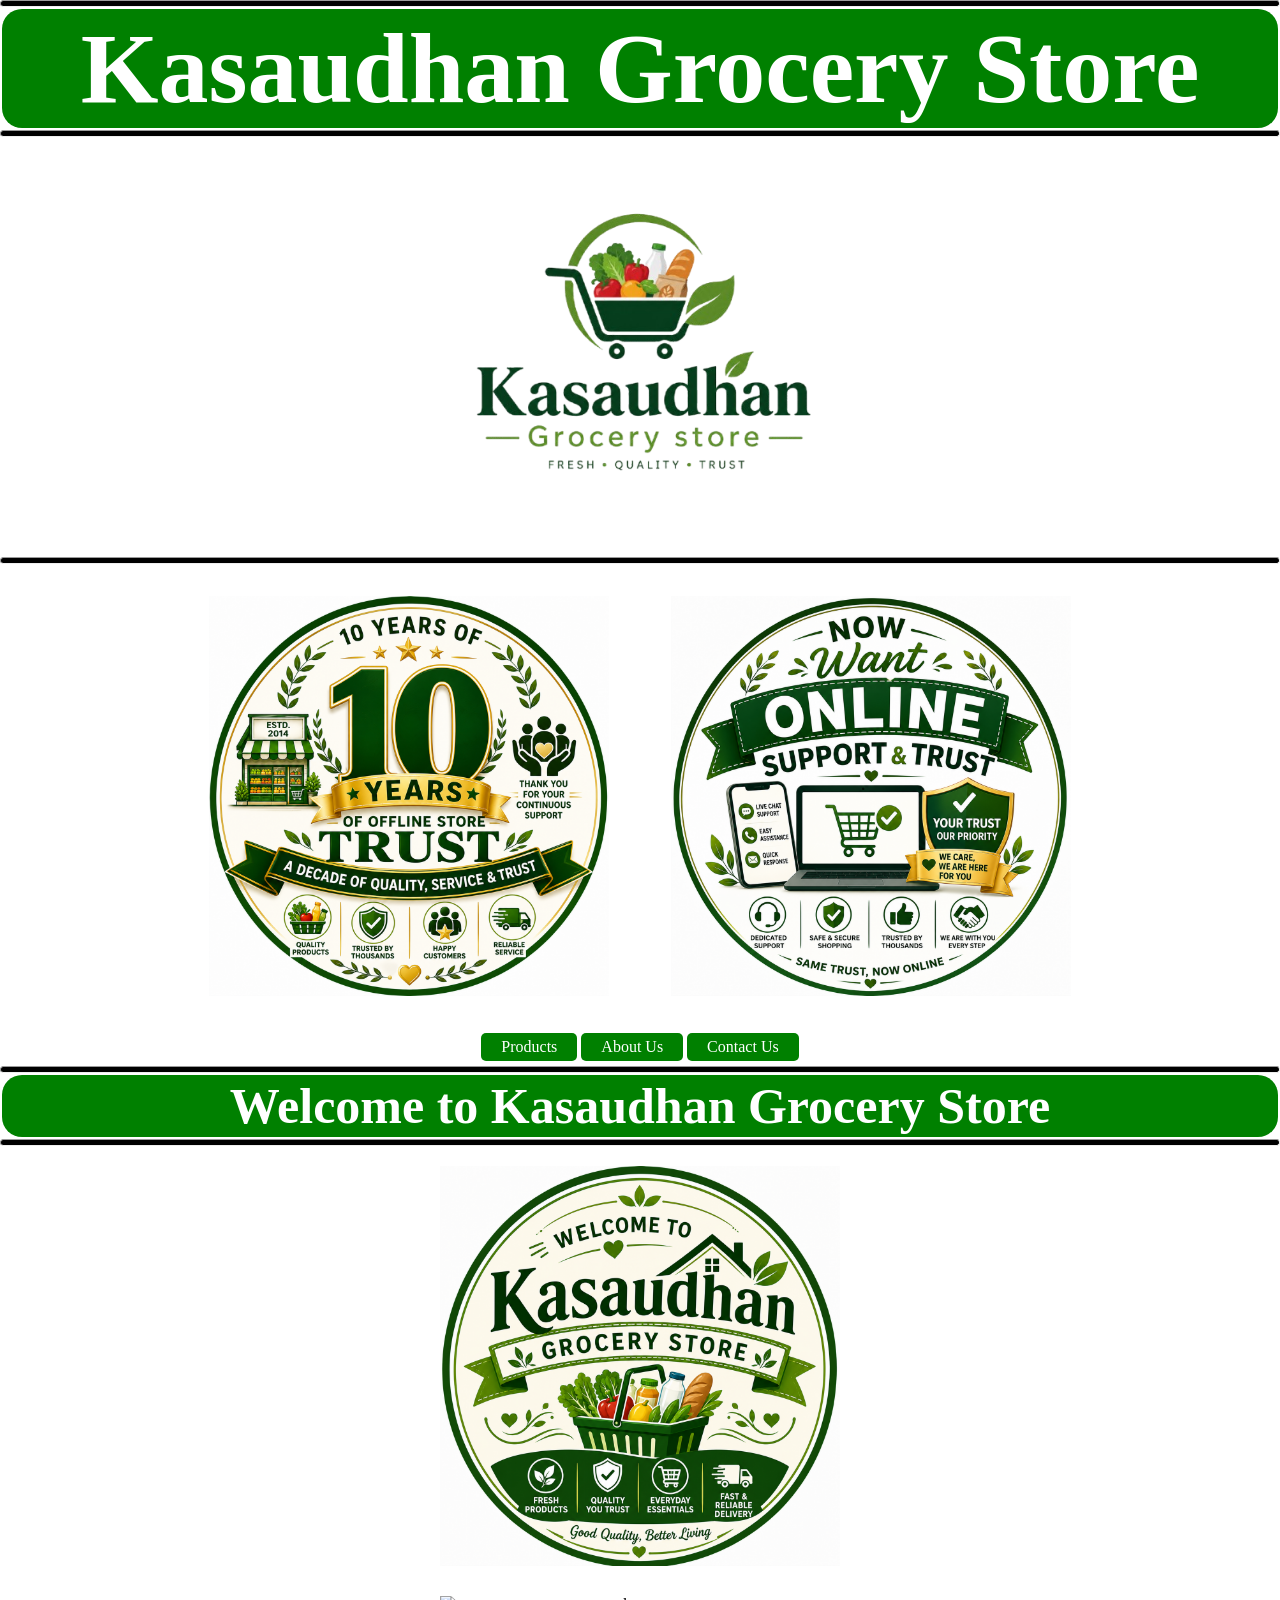
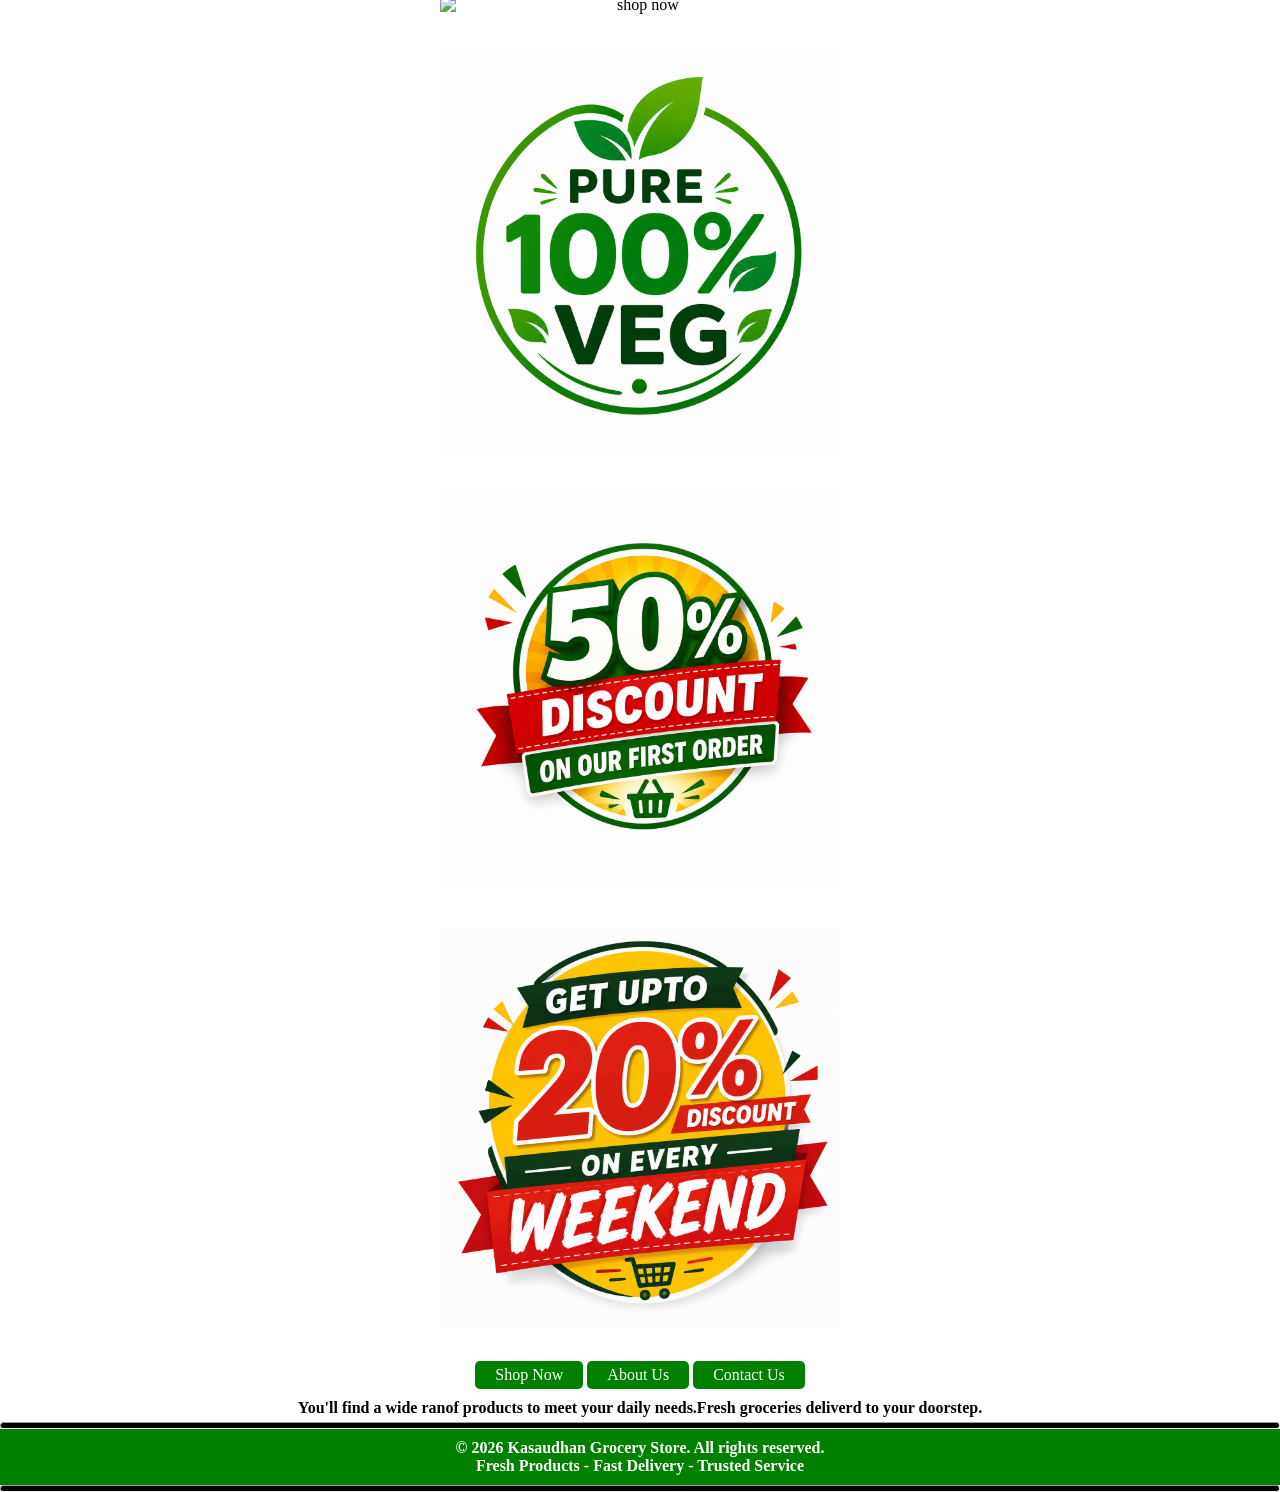
==== index.html @ 9612a9c1 "Add files via upload" ====
<!DOCTYPE html>
<html lang="en">
<head>
    <meta charset="UTF-8">
    <meta name="viewport" 
    content="width=device-width,
    initial-scale=1.0">
    <title>Kasaudhan Grocery Store</title>
    <link rel="icon" type="png" href="icon.png">
    <link rel="stylesheet" href="index.css">
</head>
<body>
    <!--header section-->
    <header>
    <hr>
    <h1>Kasaudhan Grocery Store</h1> 
    <hr>       
    <img src="logo.png" alt="Kasaudhan Grocery Store Logo">
    <hr>
    <table>
        <tr>
            <td><img src="trust.png" alt="show now"></td>   
            <td><img src="support.png" alt="show now"></td>
        </tr>
    </table>
    <!-- Navigation menu-->
    <nav>
        <a href="products.html">Products</a>
        <a href="about.html">About Us</a>
        <a href="contact.html">Contact Us</a>
    </nav>
    </header>
    <!--main content-->
    <main>
        <!--hero section-->
        <section>
            <hr>
            <h2>Welcome to Kasaudhan Grocery Store</h2>
            <hr>
            <img src="welcome.png" alt="Welcome" width="400" style="display: block; margin: 10px auto;">
            <img src="allogo.png" alt="shop now"><br>
            <img src="pure.png" alt="pure veg"><br>
            <img src="discount5.png" alt="shop now"><br>
            <img src="discount2.png" alt="shop now"><br>
            <a href="products.html">Shop Now</a>
            <a href="about.html">About Us</a>
            <a href="contact.html">Contact Us</a>
            <p class="bottom-para">You'll find a wide ranof products to meet your daily needs.Fresh groceries deliverd to your doorstep.</p>
        </section>
    </main>
    <hr>
    <footer>
        <p>&copy; 2026 Kasaudhan Grocery Store. All rights reserved.</p>
        <p> Fresh Products - Fast Delivery - Trusted Service</p>
    </footer>
    <hr>
</body>
</html>
---- index.css ----
*{
    margin:0;
    padding:0;
}
header {
    text-align:center;
    margin-top:0;
    margin-bottom:0;
    margin-left:0;
    margin-right:0;
}
h1 {
    color:white;
    font-size: 100px; 
    background-color: green;
    opacity:initial;
    border-radius:20px;
    padding:2px;
    margin:2px;
}
hr {
    height:5px;
    background-color:black;
    margin:0;
    padding:0;
    margin-top:0;
    margin-bottom:0;
    border-radius:10px;
}
img {
    width:400px;
}
.images {
    text-align:center;
}
a{
    display: inline-block; 
    margin-top:5px; 
    margin-bottom:5px;
    padding: 5px 20px;  
    color: white; 
    text-decoration: none; 
    border-radius: 5px;
    background-color: green;
    transition:0.3s
}
a:hover{
    background-color: green;
    box-shadow:5px 4px 10px gray;
}
table {
    margin:auto;
}
tr,td {
    text-align:center;
    width:400px;
    height:400px;
    padding:20px;
    margin:0px;
}
a {
    display:inline-block;
    margin-top:5px;
    margin-bottom:5px;
    padding:5px 20px;
    color:white;
    text-decoration:none;
    border-radius:5px;
}
section {
    text-align:center;
}
img {
    width:400; 
    display: block; 
    margin: 0 auto; 
    padding: 10px;
    transition:0.5s
}
img:hover{
    background-color:white;
    box-shadow:5px 4px 10px grey;
}
p {
    text-align:center;
    font-weight:bolder;
}
.bottom-para{
    margin-top:5px;
    margin-bottom:5px;
}
h2 {
    color:white;
    font-size: 50px; 
    background-color: green;
    opacity:initial;
    border-radius:20px;
    padding:2px;
    margin:2px;

}
footer {
    text-align: center; 
    margin-top: 0; 
    padding: 10px; 
    background-color:green; 
    color: white;
}
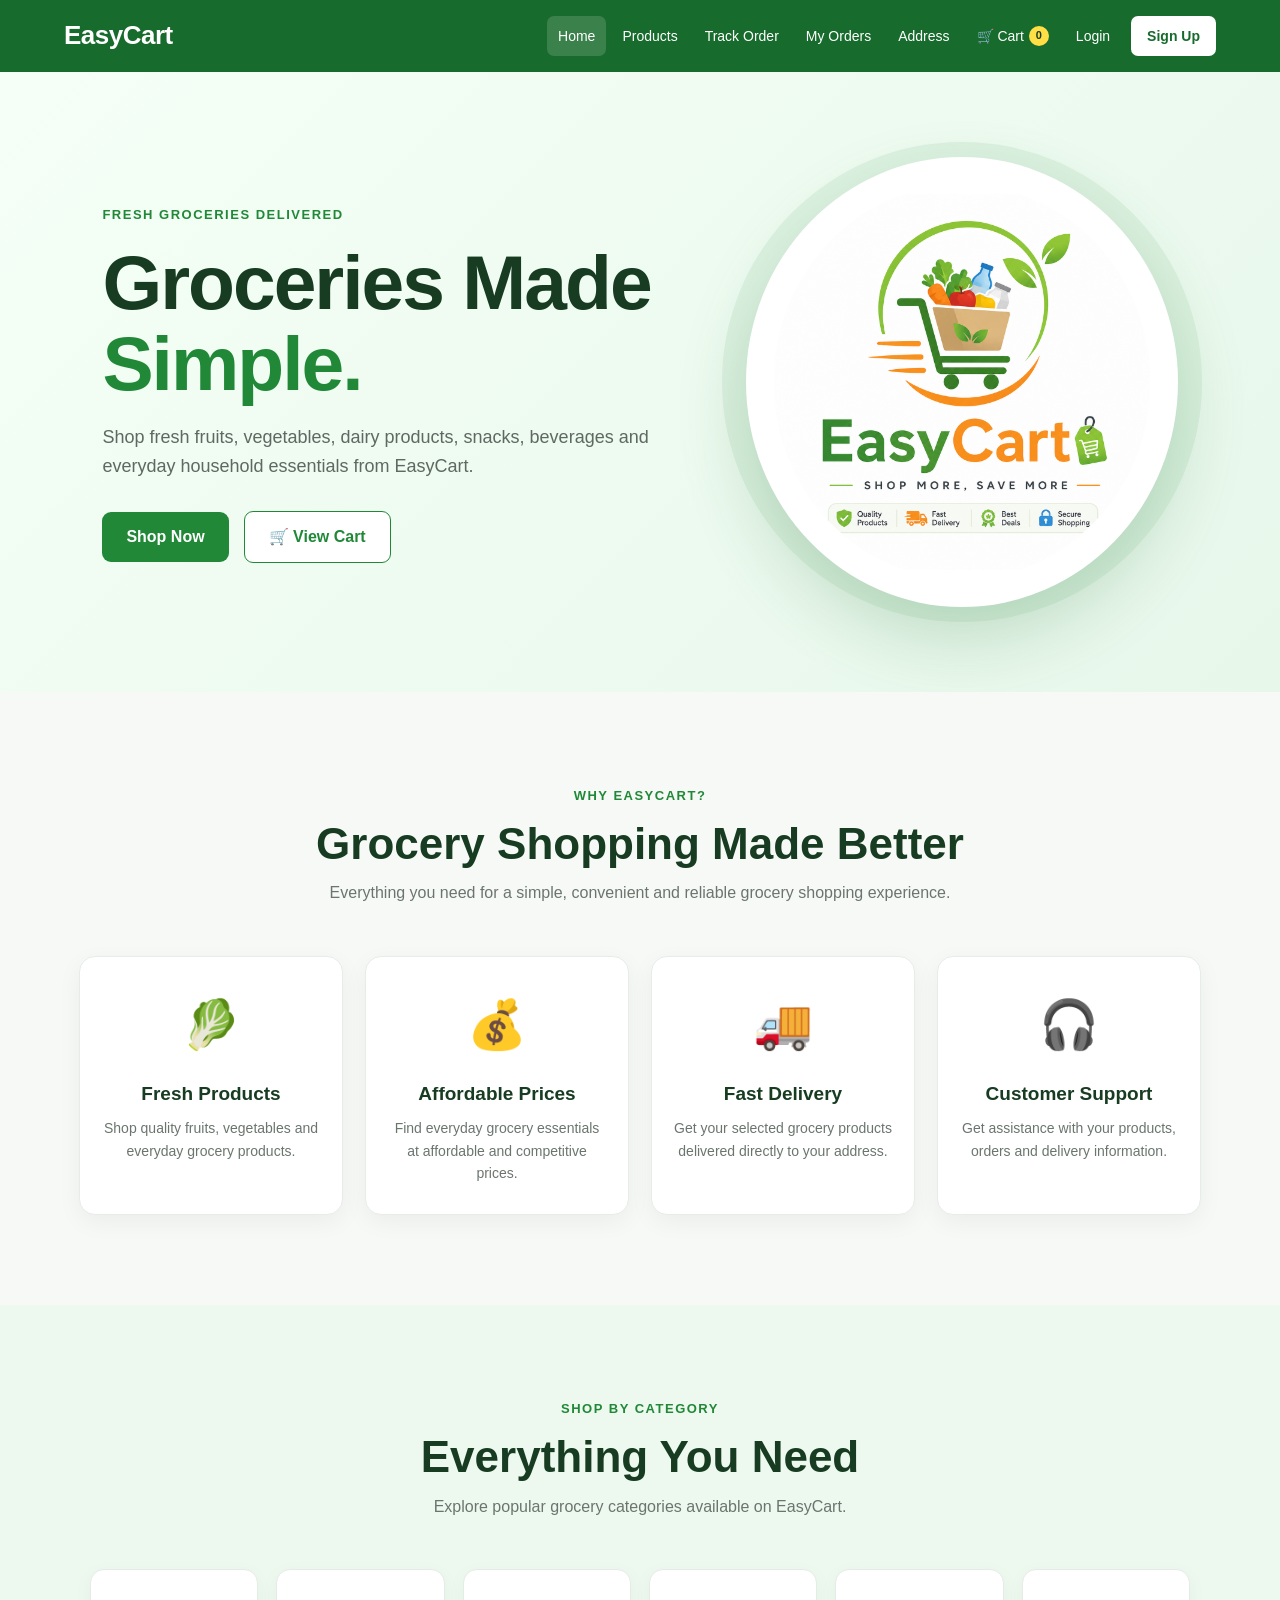
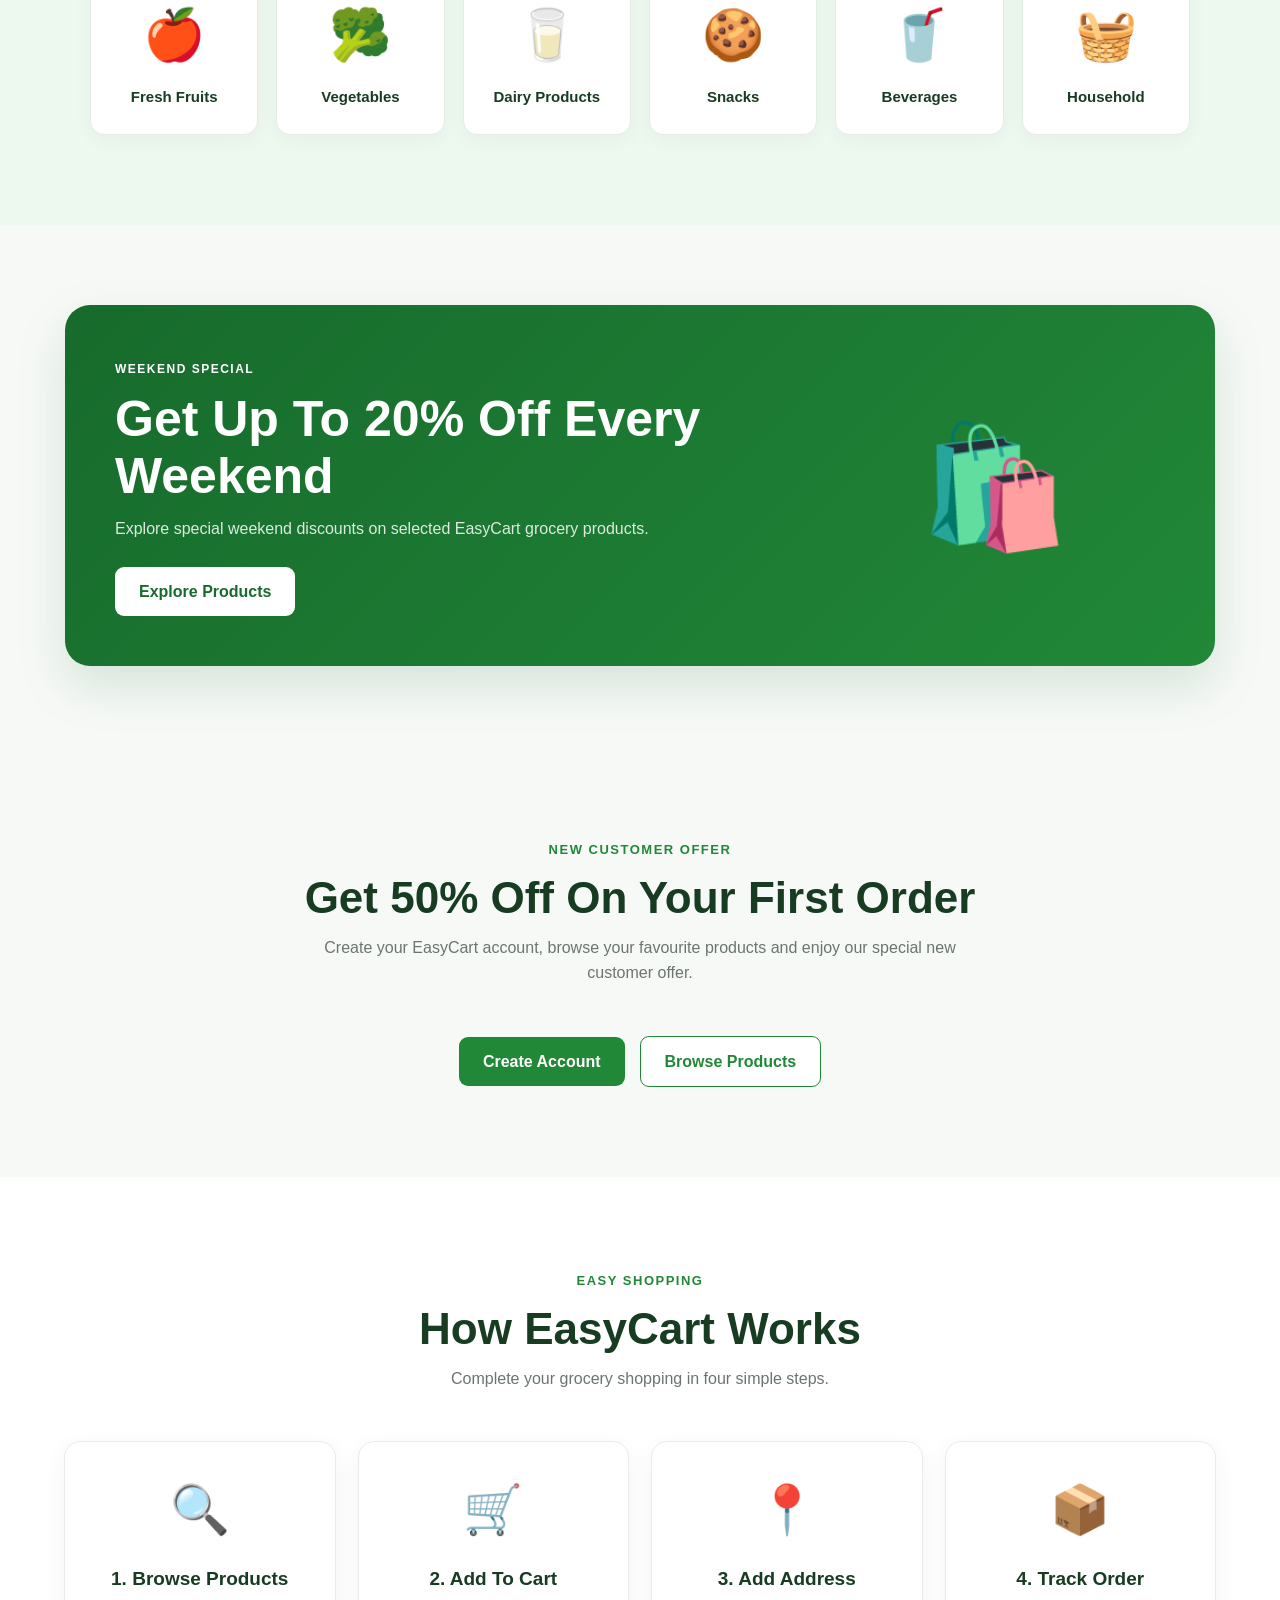
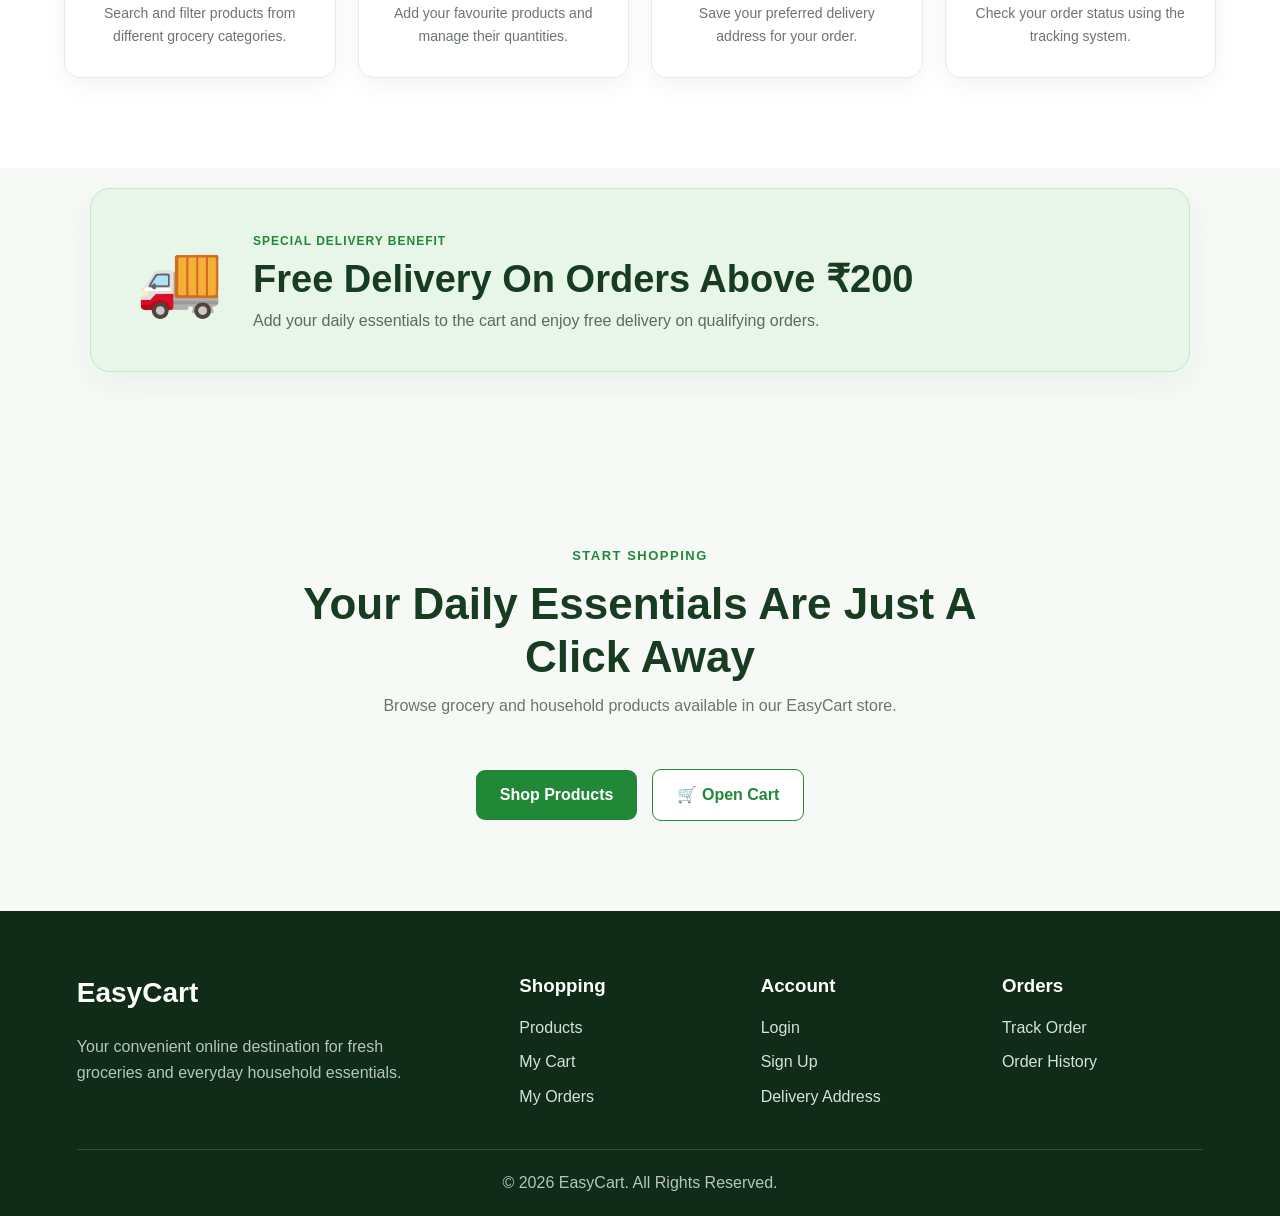
==== commit 153d1efb: "Add files via upload" ====
--- a/index.html
+++ b/index.html
@@ -1,58 +1,808 @@
 <!DOCTYPE html>
 <html lang="en">
+
 <head>
+
     <meta charset="UTF-8">
-    <meta name="viewport" 
-    content="width=device-width,
-    initial-scale=1.0">
-    <title>Kasaudhan Grocery Store</title>
-    <link rel="icon" type="png" href="icon.png">
-    <link rel="stylesheet" href="index.css">
+
+    <meta
+        name="viewport"
+        content="width=device-width, initial-scale=1.0"
+    >
+
+    <meta
+        name="description"
+        content="EasyCart - Shop fresh groceries, fruits, vegetables, dairy products, snacks, beverages and household essentials online."
+    >
+
+    <title>EasyCart | Online Grocery Store</title>
+
+    <link rel="stylesheet" href="style.css">
+
 </head>
+
 <body>
-    <!--header section-->
+
+
+    <!-- =========================================
+         NAVBAR
+    ========================================== -->
+
     <header>
-    <hr>
-    <h1>Kasaudhan Grocery Store</h1> 
-    <hr>       
-    <img src="logo.png" alt="Kasaudhan Grocery Store Logo">
-    <hr>
-    <table>
-        <tr>
-            <td><img src="trust.png" alt="show now"></td>   
-            <td><img src="support.png" alt="show now"></td>
-        </tr>
-    </table>
-    <!-- Navigation menu-->
-    <nav>
-        <a href="products.html">Products</a>
-        <a href="about.html">About Us</a>
-        <a href="contact.html">Contact Us</a>
-    </nav>
+
+        <nav class="navbar">
+
+            <!-- TEXT BRAND ONLY -->
+
+            <a href="index.html" class="brand">
+                EasyCart
+            </a>
+
+
+            <!-- MOBILE MENU BUTTON -->
+
+            <button
+                class="menu-toggle"
+                type="button"
+                onclick="toggleMenu()"
+                aria-label="Open navigation menu"
+            >
+                ☰
+            </button>
+
+
+            <!-- NAVIGATION LINKS -->
+
+            <div class="nav-links">
+
+                <a href="index.html" class="active">
+                    Home
+                </a>
+
+                <a href="products.html">
+                    Products
+                </a>
+
+                <a href="tracking.html">
+                    Track Order
+                </a>
+
+                <a href="my-orders.html">
+                    My Orders
+                </a>
+
+                <a href="address.html">
+                    Address
+                </a>
+
+                <a href="cart.html" class="cart-nav">
+
+                    🛒 Cart
+
+                    <span class="cart-count">
+                        0
+                    </span>
+
+                </a>
+
+                <a href="login.html">
+                    Login
+                </a>
+
+                <a href="signup.html" class="signup-btn">
+                    Sign Up
+                </a>
+
+            </div>
+
+        </nav>
+
     </header>
-    <!--main content-->
+
+
+    <!-- =========================================
+         MAIN CONTENT
+    ========================================== -->
+
     <main>
-        <!--hero section-->
-        <section>
-            <hr>
-            <h2>Welcome to Kasaudhan Grocery Store</h2>
-            <hr>
-            <img src="welcome.png" alt="Welcome" width="400" style="display: block; margin: 10px auto;">
-            <img src="allogo.png" alt="shop now"><br>
-            <img src="pure.png" alt="pure veg"><br>
-            <img src="discount5.png" alt="shop now"><br>
-            <img src="discount2.png" alt="shop now"><br>
-            <a href="products.html">Shop Now</a>
-            <a href="about.html">About Us</a>
-            <a href="contact.html">Contact Us</a>
-            <p class="bottom-para">You'll find a wide ranof products to meet your daily needs.Fresh groceries deliverd to your doorstep.</p>
+
+
+        <!-- =========================================
+             HERO SECTION
+        ========================================== -->
+
+        <section class="hero">
+
+
+            <!-- HERO TEXT -->
+
+            <div class="hero-content">
+
+                <span class="hero-label">
+                    FRESH GROCERIES DELIVERED
+                </span>
+
+                <h1>
+
+                    Groceries Made
+
+                    <span>
+                        Simple.
+                    </span>
+
+                </h1>
+
+                <p>
+                    Shop fresh fruits, vegetables,
+                    dairy products, snacks, beverages
+                    and everyday household essentials
+                    from EasyCart.
+                </p>
+
+
+                <div class="hero-buttons">
+
+                    <a
+                        href="products.html"
+                        class="primary-btn"
+                    >
+                        Shop Now
+                    </a>
+
+                    <a
+                        href="cart.html"
+                        class="secondary-btn"
+                    >
+                        🛒 View Cart
+                    </a>
+
+                </div>
+
+            </div>
+
+
+            <!-- =========================================
+                 LARGE HERO LOGO
+                 ONLY LOGO USED ON THIS PAGE
+            ========================================== -->
+
+            <div class="hero-visual">
+
+                <div class="hero-logo-circle">
+
+                    <img
+                        src="logo.png"
+                        alt="EasyCart Grocery Store Logo"
+                    >
+
+                </div>
+
+            </div>
+
+
         </section>
+
+
+        <!-- =========================================
+             WHY EASYCART
+        ========================================== -->
+
+        <section class="section">
+
+            <div class="section-heading">
+
+                <span>
+                    WHY EASYCART?
+                </span>
+
+                <h2>
+                    Grocery Shopping Made Better
+                </h2>
+
+                <p>
+                    Everything you need for a simple,
+                    convenient and reliable grocery
+                    shopping experience.
+                </p>
+
+            </div>
+
+
+            <div class="feature-grid">
+
+
+                <article class="feature-card">
+
+                    <div class="feature-icon">
+                        🥬
+                    </div>
+
+                    <h3>
+                        Fresh Products
+                    </h3>
+
+                    <p>
+                        Shop quality fruits, vegetables
+                        and everyday grocery products.
+                    </p>
+
+                </article>
+
+
+                <article class="feature-card">
+
+                    <div class="feature-icon">
+                        💰
+                    </div>
+
+                    <h3>
+                        Affordable Prices
+                    </h3>
+
+                    <p>
+                        Find everyday grocery essentials
+                        at affordable and competitive prices.
+                    </p>
+
+                </article>
+
+
+                <article class="feature-card">
+
+                    <div class="feature-icon">
+                        🚚
+                    </div>
+
+                    <h3>
+                        Fast Delivery
+                    </h3>
+
+                    <p>
+                        Get your selected grocery products
+                        delivered directly to your address.
+                    </p>
+
+                </article>
+
+
+                <article class="feature-card">
+
+                    <div class="feature-icon">
+                        🎧
+                    </div>
+
+                    <h3>
+                        Customer Support
+                    </h3>
+
+                    <p>
+                        Get assistance with your products,
+                        orders and delivery information.
+                    </p>
+
+                </article>
+
+
+            </div>
+
+        </section>
+
+
+        <!-- =========================================
+             PRODUCT CATEGORIES
+        ========================================== -->
+
+        <section class="section category-section">
+
+            <div class="section-heading">
+
+                <span>
+                    SHOP BY CATEGORY
+                </span>
+
+                <h2>
+                    Everything You Need
+                </h2>
+
+                <p>
+                    Explore popular grocery categories
+                    available on EasyCart.
+                </p>
+
+            </div>
+
+
+            <div class="category-grid">
+
+
+                <a
+                    href="products.html"
+                    class="category-card"
+                >
+
+                    <div>
+                        🍎
+                    </div>
+
+                    <h3>
+                        Fresh Fruits
+                    </h3>
+
+                </a>
+
+
+                <a
+                    href="products.html"
+                    class="category-card"
+                >
+
+                    <div>
+                        🥦
+                    </div>
+
+                    <h3>
+                        Vegetables
+                    </h3>
+
+                </a>
+
+
+                <a
+                    href="products.html"
+                    class="category-card"
+                >
+
+                    <div>
+                        🥛
+                    </div>
+
+                    <h3>
+                        Dairy Products
+                    </h3>
+
+                </a>
+
+
+                <a
+                    href="products.html"
+                    class="category-card"
+                >
+
+                    <div>
+                        🍪
+                    </div>
+
+                    <h3>
+                        Snacks
+                    </h3>
+
+                </a>
+
+
+                <a
+                    href="products.html"
+                    class="category-card"
+                >
+
+                    <div>
+                        🥤
+                    </div>
+
+                    <h3>
+                        Beverages
+                    </h3>
+
+                </a>
+
+
+                <a
+                    href="products.html"
+                    class="category-card"
+                >
+
+                    <div>
+                        🧺
+                    </div>
+
+                    <h3>
+                        Household
+                    </h3>
+
+                </a>
+
+
+            </div>
+
+        </section>
+
+
+        <!-- =========================================
+             WEEKEND OFFER
+        ========================================== -->
+
+        <section class="offer">
+
+            <div class="offer-content">
+
+                <span>
+                    WEEKEND SPECIAL
+                </span>
+
+                <h2>
+                    Get Up To 20% Off
+                    Every Weekend
+                </h2>
+
+                <p>
+                    Explore special weekend discounts
+                    on selected EasyCart grocery products.
+                </p>
+
+                <a
+                    href="products.html"
+                    class="white-btn"
+                >
+                    Explore Products
+                </a>
+
+            </div>
+
+
+            <div class="offer-icon">
+                🛍️
+            </div>
+
+        </section>
+
+
+        <!-- =========================================
+             FIRST ORDER OFFER
+        ========================================== -->
+
+        <section class="section">
+
+            <div class="section-heading">
+
+                <span>
+                    NEW CUSTOMER OFFER
+                </span>
+
+                <h2>
+                    Get 50% Off On Your First Order
+                </h2>
+
+                <p>
+                    Create your EasyCart account,
+                    browse your favourite products
+                    and enjoy our special new
+                    customer offer.
+                </p>
+
+            </div>
+
+
+            <div class="center-buttons">
+
+                <a
+                    href="signup.html"
+                    class="primary-btn"
+                >
+                    Create Account
+                </a>
+
+                <a
+                    href="products.html"
+                    class="secondary-btn"
+                >
+                    Browse Products
+                </a>
+
+            </div>
+
+        </section>
+
+
+        <!-- =========================================
+             HOW EASYCART WORKS
+        ========================================== -->
+
+        <section class="section how-it-works">
+
+            <div class="section-heading">
+
+                <span>
+                    EASY SHOPPING
+                </span>
+
+                <h2>
+                    How EasyCart Works
+                </h2>
+
+                <p>
+                    Complete your grocery shopping
+                    in four simple steps.
+                </p>
+
+            </div>
+
+
+            <div class="feature-grid">
+
+
+                <article class="feature-card">
+
+                    <div class="feature-icon">
+                        🔍
+                    </div>
+
+                    <h3>
+                        1. Browse Products
+                    </h3>
+
+                    <p>
+                        Search and filter products
+                        from different grocery categories.
+                    </p>
+
+                </article>
+
+
+                <article class="feature-card">
+
+                    <div class="feature-icon">
+                        🛒
+                    </div>
+
+                    <h3>
+                        2. Add To Cart
+                    </h3>
+
+                    <p>
+                        Add your favourite products
+                        and manage their quantities.
+                    </p>
+
+                </article>
+
+
+                <article class="feature-card">
+
+                    <div class="feature-icon">
+                        📍
+                    </div>
+
+                    <h3>
+                        3. Add Address
+                    </h3>
+
+                    <p>
+                        Save your preferred delivery
+                        address for your order.
+                    </p>
+
+                </article>
+
+
+                <article class="feature-card">
+
+                    <div class="feature-icon">
+                        📦
+                    </div>
+
+                    <h3>
+                        4. Track Order
+                    </h3>
+
+                    <p>
+                        Check your order status
+                        using the tracking system.
+                    </p>
+
+                </article>
+
+
+            </div>
+
+        </section>
+
+
+        <!-- =========================================
+             FREE DELIVERY
+        ========================================== -->
+
+        <section class="delivery-banner">
+
+            <div class="delivery-banner-icon">
+                🚚
+            </div>
+
+
+            <div>
+
+                <span>
+                    SPECIAL DELIVERY BENEFIT
+                </span>
+
+                <h2>
+                    Free Delivery On Orders Above ₹200
+                </h2>
+
+                <p>
+                    Add your daily essentials to the
+                    cart and enjoy free delivery on
+                    qualifying orders.
+                </p>
+
+            </div>
+
+        </section>
+
+
+        <!-- =========================================
+             FINAL CALL TO ACTION
+        ========================================== -->
+
+        <section class="section">
+
+            <div class="section-heading">
+
+                <span>
+                    START SHOPPING
+                </span>
+
+                <h2>
+                    Your Daily Essentials
+                    Are Just A Click Away
+                </h2>
+
+                <p>
+                    Browse grocery and household
+                    products available in our
+                    EasyCart store.
+                </p>
+
+            </div>
+
+
+            <div class="center-buttons">
+
+                <a
+                    href="products.html"
+                    class="primary-btn"
+                >
+                    Shop Products
+                </a>
+
+                <a
+                    href="cart.html"
+                    class="secondary-btn"
+                >
+                    🛒 Open Cart
+                </a>
+
+            </div>
+
+        </section>
+
+
     </main>
-    <hr>
+
+
+    <!-- =========================================
+         FOOTER
+         NO LOGO
+    ========================================== -->
+
     <footer>
-        <p>&copy; 2026 Kasaudhan Grocery Store. All rights reserved.</p>
-        <p> Fresh Products - Fast Delivery - Trusted Service</p>
+
+        <div class="footer-grid">
+
+
+            <!-- ABOUT -->
+
+            <div class="footer-about">
+
+                <a
+                    href="index.html"
+                    class="footer-text-brand"
+                >
+                    EasyCart
+                </a>
+
+                <p>
+                    Your convenient online destination
+                    for fresh groceries and everyday
+                    household essentials.
+                </p>
+
+            </div>
+
+
+            <!-- SHOPPING -->
+
+            <div>
+
+                <h3>
+                    Shopping
+                </h3>
+
+                <a href="products.html">
+                    Products
+                </a>
+
+                <a href="cart.html">
+                    My Cart
+                </a>
+
+                <a href="my-orders.html">
+                    My Orders
+                </a>
+
+            </div>
+
+
+            <!-- ACCOUNT -->
+
+            <div>
+
+                <h3>
+                    Account
+                </h3>
+
+                <a href="login.html">
+                    Login
+                </a>
+
+                <a href="signup.html">
+                    Sign Up
+                </a>
+
+                <a href="address.html">
+                    Delivery Address
+                </a>
+
+            </div>
+
+
+            <!-- ORDERS -->
+
+            <div>
+
+                <h3>
+                    Orders
+                </h3>
+
+                <a href="tracking.html">
+                    Track Order
+                </a>
+
+                <a href="my-orders.html">
+                    Order History
+                </a>
+
+            </div>
+
+
+        </div>
+
+
+        <div class="copyright">
+
+            <p>
+                &copy; 2026 EasyCart.
+                All Rights Reserved.
+            </p>
+
+        </div>
+
     </footer>
-    <hr>
+
+
+    <!-- JAVASCRIPT -->
+
+    <script src="script.js"></script>
+
+
 </body>
+
 </html>
--- a/style.css
+++ b/style.css
@@ -0,0 +1,2416 @@
+/* =========================================================
+   EASYCART - COMPLETE STYLE.CSS
+========================================================= */
+
+
+/* =========================================================
+   1. RESET AND GLOBAL STYLES
+========================================================= */
+
+* {
+    margin: 0;
+    padding: 0;
+    box-sizing: border-box;
+}
+
+html {
+    scroll-behavior: smooth;
+}
+
+body {
+    min-height: 100vh;
+
+    font-family: Arial, Helvetica, sans-serif;
+
+    background-color: #f7f9f7;
+    color: #1f2933;
+
+    line-height: 1.6;
+}
+
+a {
+    text-decoration: none;
+}
+
+button,
+input,
+select,
+textarea {
+    font: inherit;
+}
+
+button {
+    cursor: pointer;
+}
+
+img {
+    max-width: 100%;
+}
+
+
+/* =========================================================
+   2. NAVBAR
+========================================================= */
+
+header {
+    position: relative;
+    z-index: 1000;
+}
+
+.navbar {
+    width: 100%;
+    min-height: 72px;
+
+    display: flex;
+    align-items: center;
+    justify-content: space-between;
+
+    gap: 30px;
+
+    padding: 10px 5%;
+
+    background-color: #176b2c;
+    color: #ffffff;
+
+    position: relative;
+}
+
+
+/* TEXT BRAND - NO LOGO */
+
+.brand {
+    flex-shrink: 0;
+
+    color: #ffffff;
+
+    font-size: 26px;
+    font-weight: 800;
+
+    letter-spacing: -0.5px;
+}
+
+
+/* NAVIGATION LINKS */
+
+.nav-links {
+    display: flex;
+    align-items: center;
+    justify-content: flex-end;
+
+    gap: 5px;
+
+    flex-wrap: wrap;
+}
+
+.nav-links a {
+    display: inline-flex;
+    align-items: center;
+
+    padding: 9px 11px;
+
+    color: #ffffff;
+
+    border-radius: 7px;
+
+    font-size: 14px;
+    font-weight: 500;
+
+    transition:
+        background-color 0.2s ease,
+        color 0.2s ease;
+}
+
+.nav-links a:hover {
+    background-color: rgba(255, 255, 255, 0.15);
+}
+
+.nav-links a.active {
+    background-color: rgba(255, 255, 255, 0.15);
+}
+
+
+/* SIGN UP BUTTON */
+
+.nav-links .signup-btn {
+    margin-left: 5px;
+
+    padding: 9px 16px;
+
+    background-color: #ffffff;
+    color: #176b2c;
+
+    font-weight: 700;
+}
+
+.nav-links .signup-btn:hover {
+    background-color: #f0f8f2;
+}
+
+
+/* CART NAVIGATION */
+
+.cart-nav {
+    position: relative;
+}
+
+.cart-count {
+    min-width: 20px;
+    height: 20px;
+
+    display: inline-flex;
+    align-items: center;
+    justify-content: center;
+
+    margin-left: 5px;
+    padding: 0 5px;
+
+    background-color: #ffdf45;
+    color: #173c22;
+
+    border-radius: 20px;
+
+    font-size: 11px;
+    font-weight: 800;
+}
+
+
+/* MOBILE MENU BUTTON */
+
+.menu-toggle {
+    display: none;
+
+    padding: 5px;
+
+    border: none;
+
+    background: transparent;
+    color: #ffffff;
+
+    font-size: 28px;
+    line-height: 1;
+}
+
+
+/* =========================================================
+   3. HERO SECTION
+========================================================= */
+
+.hero {
+    min-height: 620px;
+
+    display: grid;
+
+    grid-template-columns:
+        minmax(0, 1.15fr)
+        minmax(350px, 0.85fr);
+
+    align-items: center;
+
+    gap: 60px;
+
+    padding: 80px 8%;
+
+    overflow: hidden;
+
+    background:
+        linear-gradient(
+            135deg,
+            #f5fff7 0%,
+            #e7f7ea 100%
+        );
+}
+
+
+/* HERO CONTENT */
+
+.hero-content {
+    position: relative;
+    z-index: 2;
+}
+
+.hero-label {
+    display: inline-block;
+
+    color: #218838;
+
+    font-size: 13px;
+    font-weight: 800;
+
+    letter-spacing: 1.5px;
+}
+
+.hero h1 {
+    max-width: 700px;
+
+    margin: 15px 0 20px;
+
+    color: #173c22;
+
+    font-size: clamp(48px, 6vw, 80px);
+    font-weight: 800;
+
+    line-height: 1.05;
+
+    letter-spacing: -2px;
+}
+
+.hero h1 span {
+    display: block;
+
+    color: #218838;
+}
+
+.hero-content > p {
+    max-width: 620px;
+
+    color: #5d6961;
+
+    font-size: 18px;
+}
+
+
+/* HERO BUTTONS */
+
+.hero-buttons,
+.center-buttons {
+    display: flex;
+    align-items: center;
+
+    gap: 15px;
+
+    margin-top: 30px;
+
+    flex-wrap: wrap;
+}
+
+
+/* =========================================================
+   4. LARGE HERO LOGO
+   THIS IS THE ONLY IMAGE LOGO ON INDEX PAGE
+========================================================= */
+
+.hero-visual {
+    display: flex;
+    align-items: center;
+    justify-content: center;
+
+    position: relative;
+}
+
+
+/* DECORATIVE BACKGROUND GLOW */
+
+.hero-visual::before {
+    content: "";
+
+    position: absolute;
+
+    width: 480px;
+    height: 480px;
+
+    background-color: rgba(33, 136, 56, 0.08);
+
+    border-radius: 50%;
+}
+
+
+/* LARGE LOGO CONTAINER */
+
+.hero-logo-circle {
+    width: 450px;
+    height: 450px;
+
+    display: flex;
+    align-items: center;
+    justify-content: center;
+
+    position: relative;
+    z-index: 1;
+
+    padding: 20px;
+
+    background-color: #ffffff;
+
+    border:
+        8px solid
+        rgba(255, 255, 255, 0.8);
+
+    border-radius: 50%;
+
+    box-shadow:
+        0 30px 70px
+        rgba(23, 107, 44, 0.20);
+}
+
+
+/* LARGE HERO LOGO IMAGE */
+
+.hero-logo-circle img {
+    width: 100%;
+    height: 100%;
+
+    display: block;
+
+    object-fit: contain;
+
+    border-radius: 50%;
+}
+
+
+/* =========================================================
+   5. BUTTONS
+========================================================= */
+
+.primary-btn,
+.secondary-btn,
+.white-btn {
+    display: inline-flex;
+    align-items: center;
+    justify-content: center;
+
+    min-height: 48px;
+
+    padding: 12px 24px;
+
+    border-radius: 9px;
+
+    font-weight: 700;
+
+    transition:
+        transform 0.2s ease,
+        background-color 0.2s ease,
+        box-shadow 0.2s ease;
+}
+
+.primary-btn {
+    background-color: #218838;
+    color: #ffffff;
+}
+
+.primary-btn:hover {
+    background-color: #176b2c;
+
+    transform: translateY(-2px);
+
+    box-shadow:
+        0 8px 20px
+        rgba(33, 136, 56, 0.20);
+}
+
+.secondary-btn {
+    border: 1px solid #218838;
+
+    background-color: #ffffff;
+    color: #218838;
+}
+
+.secondary-btn:hover {
+    background-color: #edf8ef;
+
+    transform: translateY(-2px);
+}
+
+.white-btn {
+    margin-top: 25px;
+
+    background-color: #ffffff;
+    color: #176b2c;
+}
+
+.white-btn:hover {
+    transform: translateY(-2px);
+
+    box-shadow:
+        0 8px 20px
+        rgba(0, 0, 0, 0.12);
+}
+
+.center-buttons {
+    justify-content: center;
+
+    margin-top: 0;
+}
+
+
+/* =========================================================
+   6. COMMON SECTIONS
+========================================================= */
+
+.section {
+    width: 100%;
+    max-width: 1250px;
+
+    margin: 0 auto;
+
+    padding: 90px 5%;
+}
+
+.section-heading {
+    max-width: 700px;
+
+    margin: 0 auto 50px;
+
+    text-align: center;
+}
+
+.section-heading > span,
+.page-header > span {
+    display: inline-block;
+
+    color: #218838;
+
+    font-size: 13px;
+    font-weight: 800;
+
+    letter-spacing: 1.5px;
+}
+
+.section-heading h2 {
+    margin: 10px 0;
+
+    color: #173c22;
+
+    font-size: clamp(30px, 4vw, 44px);
+
+    line-height: 1.2;
+}
+
+.section-heading p {
+    color: #6b756e;
+
+    font-size: 16px;
+}
+
+
+/* =========================================================
+   7. FEATURE CARDS
+========================================================= */
+
+.feature-grid {
+    display: grid;
+
+    grid-template-columns:
+        repeat(4, minmax(0, 1fr));
+
+    gap: 22px;
+}
+
+.feature-card {
+    padding: 30px 22px;
+
+    background-color: #ffffff;
+
+    border: 1px solid #e7ece8;
+    border-radius: 16px;
+
+    text-align: center;
+
+    box-shadow:
+        0 7px 25px
+        rgba(0, 0, 0, 0.05);
+
+    transition:
+        transform 0.25s ease,
+        box-shadow 0.25s ease;
+}
+
+.feature-card:hover {
+    transform: translateY(-6px);
+
+    box-shadow:
+        0 15px 35px
+        rgba(0, 0, 0, 0.08);
+}
+
+.feature-icon {
+    font-size: 48px;
+}
+
+.feature-card h3 {
+    margin: 15px 0 8px;
+
+    color: #173c22;
+
+    font-size: 19px;
+}
+
+.feature-card p {
+    color: #6b756e;
+
+    font-size: 14px;
+}
+
+
+/* =========================================================
+   8. CATEGORY SECTION
+========================================================= */
+
+.category-section {
+    max-width: none;
+
+    background-color: #edf8ef;
+}
+
+.category-section .section-heading {
+    max-width: 700px;
+}
+
+.category-grid {
+    width: 100%;
+    max-width: 1100px;
+
+    display: grid;
+
+    grid-template-columns:
+        repeat(6, minmax(0, 1fr));
+
+    gap: 18px;
+
+    margin: 0 auto;
+}
+
+.category-card {
+    min-width: 0;
+
+    padding: 25px 15px;
+
+    background-color: #ffffff;
+    color: #173c22;
+
+    border: 1px solid #e5ece7;
+    border-radius: 14px;
+
+    text-align: center;
+
+    box-shadow:
+        0 5px 20px
+        rgba(0, 0, 0, 0.04);
+
+    transition:
+        transform 0.25s ease,
+        box-shadow 0.25s ease;
+}
+
+.category-card:hover {
+    transform: translateY(-6px);
+
+    box-shadow:
+        0 12px 30px
+        rgba(0, 0, 0, 0.08);
+}
+
+.category-card div {
+    font-size: 50px;
+}
+
+.category-card h3 {
+    margin-top: 10px;
+
+    font-size: 15px;
+}
+
+
+/* =========================================================
+   9. WEEKEND OFFER
+========================================================= */
+
+.offer {
+    width: 90%;
+    max-width: 1150px;
+
+    display: grid;
+
+    grid-template-columns:
+        minmax(0, 2fr)
+        minmax(180px, 1fr);
+
+    align-items: center;
+
+    gap: 30px;
+
+    margin: 80px auto;
+    padding: 50px;
+
+    background:
+        linear-gradient(
+            135deg,
+            #176b2c,
+            #218838
+        );
+
+    color: #ffffff;
+
+    border-radius: 25px;
+
+    overflow: hidden;
+
+    box-shadow:
+        0 20px 50px
+        rgba(23, 107, 44, 0.15);
+}
+
+.offer-content > span {
+    font-size: 12px;
+    font-weight: 800;
+
+    letter-spacing: 1.5px;
+}
+
+.offer h2 {
+    max-width: 650px;
+
+    margin: 10px 0;
+
+    font-size: clamp(32px, 5vw, 50px);
+
+    line-height: 1.15;
+}
+
+.offer p {
+    max-width: 600px;
+
+    color: rgba(255, 255, 255, 0.85);
+}
+
+.offer-icon {
+    text-align: center;
+
+    font-size: 120px;
+}
+
+
+/* =========================================================
+   10. HOW IT WORKS
+========================================================= */
+
+.how-it-works {
+    max-width: none;
+
+    background-color: #ffffff;
+}
+
+
+/* =========================================================
+   11. DELIVERY BANNER
+========================================================= */
+
+.delivery-banner {
+    width: 90%;
+    max-width: 1100px;
+
+    display: flex;
+    align-items: center;
+
+    gap: 30px;
+
+    margin: 20px auto 80px;
+    padding: 35px 45px;
+
+    background-color: #e8f5e9;
+
+    border: 1px solid #c8e6c9;
+    border-radius: 20px;
+
+    box-shadow:
+        0 10px 30px
+        rgba(33, 136, 56, 0.07);
+}
+
+.delivery-banner-icon {
+    flex-shrink: 0;
+
+    font-size: 70px;
+}
+
+.delivery-banner span {
+    color: #218838;
+
+    font-size: 12px;
+    font-weight: 800;
+
+    letter-spacing: 1px;
+}
+
+.delivery-banner h2 {
+    margin: 5px 0;
+
+    color: #173c22;
+
+    font-size: clamp(25px, 4vw, 38px);
+
+    line-height: 1.2;
+}
+
+.delivery-banner p {
+    color: #5d6961;
+}
+
+
+/* =========================================================
+   12. PAGE HEADER
+========================================================= */
+
+.page-header {
+    padding: 65px 20px;
+
+    background:
+        linear-gradient(
+            135deg,
+            #edf8ef,
+            #e3f3e6
+        );
+
+    text-align: center;
+}
+
+.page-header h1 {
+    margin: 8px 0;
+
+    color: #173c22;
+
+    font-size: clamp(35px, 5vw, 52px);
+
+    line-height: 1.2;
+}
+
+.page-header p {
+    color: #68716b;
+}
+
+
+/* =========================================================
+   13. PRODUCT CONTROLS
+========================================================= */
+
+.product-controls {
+    width: 90%;
+    max-width: 900px;
+
+    display: grid;
+
+    grid-template-columns:
+        minmax(0, 2fr)
+        minmax(200px, 1fr);
+
+    gap: 15px;
+
+    margin: 40px auto;
+}
+
+.product-controls input,
+.product-controls select {
+    width: 100%;
+
+    padding: 14px 15px;
+
+    border: 1px solid #d5ddd7;
+    border-radius: 10px;
+
+    background-color: #ffffff;
+    color: #1f2933;
+
+    outline: none;
+
+    transition:
+        border-color 0.2s ease,
+        box-shadow 0.2s ease;
+}
+
+.product-controls input:focus,
+.product-controls select:focus {
+    border-color: #218838;
+
+    box-shadow:
+        0 0 0 3px
+        rgba(33, 136, 56, 0.10);
+}
+
+
+/* =========================================================
+   14. PRODUCTS
+========================================================= */
+
+.products-section {
+    width: 90%;
+    max-width: 1250px;
+
+    margin: 0 auto 80px;
+}
+
+.products-grid {
+    display: grid;
+
+    grid-template-columns:
+        repeat(4, minmax(0, 1fr));
+
+    gap: 22px;
+}
+
+.product-card {
+    min-width: 0;
+
+    display: flex;
+    flex-direction: column;
+
+    padding: 18px;
+
+    background-color: #ffffff;
+
+    border: 1px solid #e6ece7;
+    border-radius: 16px;
+
+    box-shadow:
+        0 5px 20px
+        rgba(0, 0, 0, 0.05);
+
+    transition:
+        transform 0.25s ease,
+        box-shadow 0.25s ease;
+}
+
+.product-card:hover {
+    transform: translateY(-5px);
+
+    box-shadow:
+        0 12px 30px
+        rgba(0, 0, 0, 0.09);
+}
+
+.product-image {
+    height: 150px;
+
+    display: flex;
+    align-items: center;
+    justify-content: center;
+
+    margin-bottom: 15px;
+
+    background-color: #f0f8f2;
+
+    border-radius: 12px;
+
+    font-size: 70px;
+}
+
+.product-category {
+    width: fit-content;
+
+    display: inline-block;
+
+    padding: 4px 9px;
+
+    background-color: #e8f5e9;
+    color: #218838;
+
+    border-radius: 20px;
+
+    font-size: 11px;
+    font-weight: 700;
+}
+
+.product-card h3 {
+    margin: 10px 0 3px;
+
+    color: #173c22;
+
+    font-size: 18px;
+}
+
+.product-unit {
+    margin-bottom: 15px;
+
+    color: #7b847e;
+
+    font-size: 14px;
+}
+
+.product-bottom {
+    display: flex;
+    align-items: center;
+    justify-content: space-between;
+
+    gap: 10px;
+
+    margin-top: auto;
+}
+
+.product-price {
+    color: #173c22;
+
+    font-size: 21px;
+    font-weight: 800;
+}
+
+.product-bottom button {
+    padding: 9px 15px;
+
+    border: 1px solid #218838;
+    border-radius: 8px;
+
+    background-color: #ffffff;
+    color: #218838;
+
+    font-weight: 700;
+
+    transition:
+        background-color 0.2s ease,
+        color 0.2s ease;
+}
+
+.product-bottom button:hover {
+    background-color: #218838;
+    color: #ffffff;
+}
+
+
+/* NO PRODUCTS */
+
+.no-products {
+    grid-column: 1 / -1;
+
+    padding: 70px 20px;
+
+    text-align: center;
+}
+
+.no-products div {
+    font-size: 60px;
+}
+
+.no-products h2 {
+    margin: 10px 0;
+
+    color: #173c22;
+}
+
+.no-products p {
+    color: #6b756e;
+}
+
+
+/* =========================================================
+   15. CART
+========================================================= */
+
+.cart-container {
+    width: 92%;
+    max-width: 1200px;
+
+    margin: 50px auto 80px;
+}
+
+.cart-layout {
+    display: grid;
+
+    grid-template-columns:
+        minmax(0, 2fr)
+        minmax(280px, 1fr);
+
+    gap: 30px;
+
+    align-items: start;
+}
+
+.cart-items-box,
+.cart-items-section,
+.cart-summary {
+    padding: 25px;
+
+    background-color: #ffffff;
+
+    border-radius: 16px;
+
+    box-shadow:
+        0 5px 25px
+        rgba(0, 0, 0, 0.07);
+}
+
+.cart-heading,
+.cart-title {
+    display: flex;
+    align-items: center;
+    justify-content: space-between;
+
+    gap: 15px;
+
+    padding-bottom: 20px;
+
+    border-bottom: 1px solid #eeeeee;
+}
+
+.clear-btn,
+.clear-cart-btn {
+    padding: 8px 12px;
+
+    border: 1px solid #dc3545;
+    border-radius: 7px;
+
+    background-color: #ffffff;
+    color: #dc3545;
+}
+
+.cart-item {
+    display: grid;
+
+    grid-template-columns:
+        100px
+        minmax(0, 1fr)
+        auto;
+
+    align-items: center;
+
+    gap: 20px;
+
+    padding: 25px 0;
+
+    border-bottom: 1px solid #eeeeee;
+}
+
+.cart-product-image {
+    width: 100px;
+    height: 100px;
+
+    display: flex;
+    align-items: center;
+    justify-content: center;
+
+    background-color: #f0f8f2;
+
+    border-radius: 12px;
+
+    font-size: 50px;
+}
+
+.cart-product-info h3 {
+    margin: 8px 0;
+
+    color: #173c22;
+}
+
+.cart-price {
+    margin-top: 5px;
+
+    color: #218838;
+
+    font-weight: 700;
+}
+
+.cart-item-actions {
+    display: flex;
+    flex-direction: column;
+    align-items: flex-end;
+
+    gap: 10px;
+}
+
+.quantity {
+    display: flex;
+    align-items: center;
+
+    border: 1px solid #dddddd;
+    border-radius: 7px;
+
+    overflow: hidden;
+}
+
+.quantity button {
+    width: 35px;
+    height: 35px;
+
+    border: none;
+
+    background-color: #edf8ef;
+    color: #218838;
+
+    font-size: 19px;
+}
+
+.quantity span {
+    min-width: 40px;
+
+    text-align: center;
+
+    font-weight: 700;
+}
+
+.item-total {
+    color: #173c22;
+
+    font-size: 18px;
+}
+
+.remove-button {
+    padding: 0;
+
+    border: none;
+
+    background: transparent;
+    color: #dc3545;
+}
+
+.cart-summary {
+    position: sticky;
+
+    top: 20px;
+}
+
+.cart-summary h2 {
+    margin-bottom: 20px;
+
+    color: #173c22;
+}
+
+.summary-row {
+    display: flex;
+    justify-content: space-between;
+
+    gap: 20px;
+
+    margin: 17px 0;
+}
+
+.delivery-note,
+.free-delivery-note {
+    padding: 12px;
+
+    background-color: #e8f5e9;
+    color: #218838;
+
+    border-radius: 8px;
+
+    font-size: 13px;
+}
+
+.total-row,
+.cart-total {
+    font-size: 20px;
+    font-weight: 700;
+}
+
+.checkout-btn {
+    width: 100%;
+
+    display: block;
+
+    margin-top: 25px;
+    padding: 14px;
+
+    background-color: #218838;
+    color: #ffffff;
+
+    border-radius: 9px;
+
+    text-align: center;
+    font-weight: 700;
+}
+
+.checkout-btn:hover {
+    background-color: #176b2c;
+}
+
+.continue-link,
+.continue-shopping {
+    display: block;
+
+    margin-top: 15px;
+
+    color: #218838;
+
+    text-align: center;
+}
+
+.empty-cart {
+    padding: 60px 20px;
+
+    text-align: center;
+}
+
+.empty-cart-icon {
+    margin-bottom: 10px;
+
+    font-size: 65px;
+}
+
+.empty-cart h2 {
+    color: #173c22;
+}
+
+.empty-cart p {
+    margin-bottom: 20px;
+
+    color: #6b756e;
+}
+
+
+/* =========================================================
+   16. FORMS
+========================================================= */
+
+.form-page,
+.section-container {
+    width: 92%;
+    max-width: 1050px;
+
+    margin: 50px auto;
+}
+
+.form-card {
+    width: 100%;
+    max-width: 650px;
+
+    margin: 0 auto 50px;
+    padding: 35px;
+
+    background-color: #ffffff;
+
+    border-radius: 18px;
+
+    box-shadow:
+        0 8px 30px
+        rgba(0, 0, 0, 0.08);
+}
+
+.form-card h2 {
+    margin-bottom: 25px;
+
+    color: #173c22;
+}
+
+.form-card label,
+.auth-card label {
+    display: block;
+
+    margin: 15px 0 6px;
+
+    color: #263b2d;
+
+    font-size: 14px;
+    font-weight: 700;
+}
+
+.form-card input,
+.form-card select,
+.form-card textarea,
+.auth-card input {
+    width: 100%;
+
+    padding: 13px;
+
+    border: 1px solid #ccd5ce;
+    border-radius: 8px;
+
+    background-color: #ffffff;
+
+    outline: none;
+
+    transition:
+        border-color 0.2s ease,
+        box-shadow 0.2s ease;
+}
+
+.form-card input:focus,
+.form-card select:focus,
+.form-card textarea:focus,
+.auth-card input:focus {
+    border-color: #218838;
+
+    box-shadow:
+        0 0 0 3px
+        rgba(33, 136, 56, 0.10);
+}
+
+.form-row {
+    display: grid;
+
+    grid-template-columns:
+        repeat(2, minmax(0, 1fr));
+
+    gap: 20px;
+}
+
+.full-button,
+.form-card button[type="submit"] {
+    width: 100%;
+
+    margin-top: 20px;
+    padding: 14px;
+
+    border: none;
+    border-radius: 8px;
+
+    background-color: #218838;
+    color: #ffffff;
+
+    font-weight: 700;
+
+    transition: background-color 0.2s ease;
+}
+
+.full-button:hover,
+.form-card button[type="submit"]:hover {
+    background-color: #176b2c;
+}
+
+.form-message {
+    min-height: 20px;
+
+    margin-top: 15px;
+
+    font-size: 14px;
+    font-weight: 700;
+}
+
+.error-message {
+    color: #dc3545;
+}
+
+.success-message {
+    color: #218838;
+}
+
+
+/* =========================================================
+   17. LOGIN AND SIGNUP
+========================================================= */
+
+.auth-page {
+    min-height: 100vh;
+
+    display: flex;
+    align-items: center;
+    justify-content: center;
+
+    padding: 40px 20px;
+
+    background:
+        linear-gradient(
+            135deg,
+            #eaf7ed,
+            #f8fbf8
+        );
+}
+
+.auth-card {
+    width: 100%;
+    max-width: 470px;
+
+    padding: 40px;
+
+    background-color: #ffffff;
+
+    border-radius: 20px;
+
+    box-shadow:
+        0 15px 50px
+        rgba(0, 0, 0, 0.10);
+}
+
+.auth-card h1 {
+    color: #173c22;
+
+    text-align: center;
+}
+
+.auth-card > p {
+    color: #6b756e;
+
+    text-align: center;
+}
+
+.auth-brand {
+    display: block;
+
+    margin-bottom: 25px;
+
+    color: #176b2c;
+
+    text-align: center;
+
+    font-size: 28px;
+    font-weight: 800;
+}
+
+.auth-switch,
+.back-home {
+    display: block;
+
+    margin-top: 20px;
+
+    text-align: center;
+}
+
+.auth-switch a,
+.back-home {
+    color: #218838;
+
+    font-weight: 700;
+}
+
+
+/* =========================================================
+   18. TRACKING
+========================================================= */
+
+.tracking-result {
+    width: 100%;
+    max-width: 1000px;
+
+    margin: 50px auto 80px;
+    padding: 30px;
+
+    background-color: #ffffff;
+
+    border-radius: 18px;
+
+    box-shadow:
+        0 5px 25px
+        rgba(0, 0, 0, 0.07);
+}
+
+.empty-state,
+.tracking-placeholder {
+    padding: 30px;
+
+    text-align: center;
+}
+
+.empty-state > div,
+.tracking-placeholder-icon {
+    font-size: 65px;
+}
+
+.tracking-order-info {
+    display: flex;
+    align-items: center;
+    justify-content: space-between;
+
+    gap: 20px;
+
+    padding-bottom: 20px;
+
+    border-bottom: 1px solid #eeeeee;
+}
+
+.status-badge {
+    display: inline-block;
+
+    padding: 7px 12px;
+
+    border-radius: 20px;
+
+    font-size: 13px;
+    font-weight: 700;
+}
+
+.status-delivery {
+    background-color: #fff3cd;
+    color: #856404;
+}
+
+.status-delivered {
+    background-color: #e8f5e9;
+    color: #218838;
+}
+
+.tracking-progress {
+    display: flex;
+    align-items: flex-start;
+
+    margin: 50px 0;
+}
+
+.tracking-step {
+    flex: 0 0 145px;
+
+    text-align: center;
+}
+
+.tracking-icon {
+    width: 55px;
+    height: 55px;
+
+    display: flex;
+    align-items: center;
+    justify-content: center;
+
+    margin: 0 auto;
+
+    background-color: #eeeeee;
+
+    border-radius: 50%;
+
+    font-size: 20px;
+}
+
+.tracking-step.completed .tracking-icon,
+.tracking-step.active .tracking-icon {
+    background-color: #218838;
+    color: #ffffff;
+}
+
+.tracking-step h3 {
+    margin: 12px 0 5px;
+
+    font-size: 15px;
+}
+
+.tracking-step p {
+    color: #777777;
+
+    font-size: 13px;
+}
+
+.tracking-line {
+    flex: 1;
+
+    height: 4px;
+
+    margin-top: 26px;
+
+    background-color: #dddddd;
+}
+
+.completed-line {
+    background-color: #218838;
+}
+
+.delivery-estimate {
+    display: flex;
+    align-items: center;
+
+    gap: 15px;
+
+    padding: 20px;
+
+    background-color: #e8f5e9;
+
+    border-radius: 12px;
+}
+
+.delivery-estimate > span {
+    font-size: 35px;
+}
+
+
+/* =========================================================
+   19. SAVED ADDRESS
+========================================================= */
+
+.saved-address-section {
+    width: 100%;
+    max-width: 650px;
+
+    margin: 0 auto 70px;
+}
+
+.saved-address-section h2 {
+    margin-bottom: 15px;
+
+    color: #173c22;
+}
+
+.saved-address-card {
+    padding: 25px;
+
+    background-color: #ffffff;
+
+    border-radius: 15px;
+
+    box-shadow:
+        0 5px 20px
+        rgba(0, 0, 0, 0.07);
+}
+
+.saved-address-header {
+    display: flex;
+    align-items: center;
+    justify-content: space-between;
+
+    gap: 20px;
+
+    margin-bottom: 10px;
+}
+
+.saved-address-header span {
+    padding: 5px 12px;
+
+    background-color: #e8f5e9;
+    color: #218838;
+
+    border-radius: 20px;
+
+    font-size: 13px;
+    font-weight: 700;
+}
+
+
+/* =========================================================
+   20. MY ORDERS
+========================================================= */
+
+.orders-container,
+.orders-list {
+    width: 92%;
+    max-width: 900px;
+
+    display: grid;
+
+    gap: 25px;
+
+    margin: 50px auto;
+}
+
+.order-card {
+    padding: 25px;
+
+    background-color: #ffffff;
+
+    border-radius: 16px;
+
+    box-shadow:
+        0 5px 20px
+        rgba(0, 0, 0, 0.07);
+}
+
+.order-header,
+.order-card-header {
+    display: flex;
+    align-items: center;
+    justify-content: space-between;
+
+    gap: 20px;
+
+    padding-bottom: 20px;
+
+    border-bottom: 1px solid #eeeeee;
+}
+
+.order-status,
+.delivered-status {
+    padding: 7px 12px;
+
+    border-radius: 20px;
+
+    font-size: 13px;
+    font-weight: 700;
+}
+
+.order-status {
+    background-color: #fff3cd;
+    color: #856404;
+}
+
+.delivered-status {
+    background-color: #e8f5e9;
+    color: #218838;
+}
+
+.order-info,
+.order-details-grid {
+    display: grid;
+
+    grid-template-columns:
+        repeat(3, minmax(0, 1fr));
+
+    gap: 20px;
+
+    margin: 25px 0;
+}
+
+.order-info div,
+.order-details-grid div {
+    display: flex;
+    flex-direction: column;
+
+    gap: 5px;
+}
+
+.order-info span,
+.order-details-grid span {
+    color: #777777;
+
+    font-size: 13px;
+}
+
+.order-actions {
+    display: flex;
+    justify-content: flex-end;
+
+    gap: 12px;
+}
+
+
+/* =========================================================
+   21. TOAST MESSAGE
+========================================================= */
+
+.toast-message {
+    position: fixed;
+
+    right: 25px;
+    bottom: 25px;
+
+    z-index: 9999;
+
+    padding: 14px 20px;
+
+    background-color: #173c22;
+    color: #ffffff;
+
+    border-radius: 9px;
+
+    box-shadow:
+        0 8px 25px
+        rgba(0, 0, 0, 0.20);
+
+    transform: translateY(100px);
+
+    opacity: 0;
+
+    transition:
+        transform 0.3s ease,
+        opacity 0.3s ease;
+}
+
+.toast-message.show {
+    transform: translateY(0);
+
+    opacity: 1;
+}
+
+
+/* =========================================================
+   22. FOOTER
+   TEXT BRAND ONLY - NO IMAGE LOGO
+========================================================= */
+
+footer {
+    padding: 60px 6% 20px;
+
+    background-color: #102b18;
+    color: #ffffff;
+}
+
+.footer-grid {
+    width: 100%;
+    max-width: 1200px;
+
+    display: grid;
+
+    grid-template-columns:
+        2fr 1fr 1fr 1fr;
+
+    gap: 40px;
+
+    margin: 0 auto;
+}
+
+.footer-grid > div {
+    display: flex;
+    flex-direction: column;
+
+    gap: 9px;
+}
+
+.footer-grid h3 {
+    margin-bottom: 5px;
+
+    color: #ffffff;
+}
+
+.footer-grid a {
+    color: #d4e2d7;
+
+    transition: color 0.2s ease;
+}
+
+.footer-grid a:hover {
+    color: #ffffff;
+}
+
+.footer-about p {
+    max-width: 350px;
+
+    color: #b7c5ba;
+}
+
+.footer-text-brand {
+    display: inline-block;
+
+    margin-bottom: 10px;
+
+    color: #ffffff !important;
+
+    font-size: 28px;
+    font-weight: 800;
+}
+
+.copyright {
+    width: 100%;
+    max-width: 1200px;
+
+    margin: 40px auto 0;
+    padding-top: 20px;
+
+    border-top:
+        1px solid
+        rgba(255, 255, 255, 0.15);
+
+    color: #b7c5ba;
+
+    text-align: center;
+}
+
+
+/* =========================================================
+   23. TABLET RESPONSIVE
+========================================================= */
+
+@media screen and (max-width: 1100px) {
+
+    .hero {
+        grid-template-columns:
+            minmax(0, 1fr)
+            minmax(320px, 0.8fr);
+
+        gap: 40px;
+
+        padding-right: 5%;
+        padding-left: 5%;
+    }
+
+    .hero-logo-circle {
+        width: 380px;
+        height: 380px;
+    }
+
+    .hero-visual::before {
+        width: 410px;
+        height: 410px;
+    }
+
+    .category-grid {
+        grid-template-columns:
+            repeat(3, minmax(0, 1fr));
+    }
+
+}
+
+
+/* =========================================================
+   24. TABLET / MOBILE NAVIGATION
+========================================================= */
+
+@media screen and (max-width: 900px) {
+
+    .navbar {
+        min-height: 70px;
+    }
+
+    .menu-toggle {
+        display: block;
+    }
+
+    .nav-links {
+        position: absolute;
+
+        top: 100%;
+        right: 0;
+        left: 0;
+
+        display: none;
+        flex-direction: column;
+        align-items: stretch;
+
+        gap: 5px;
+
+        padding: 15px 5% 20px;
+
+        background-color: #176b2c;
+
+        box-shadow:
+            0 10px 20px
+            rgba(0, 0, 0, 0.10);
+    }
+
+    .nav-links.show {
+        display: flex;
+    }
+
+    .nav-links a {
+        width: 100%;
+
+        padding: 11px 12px;
+    }
+
+    .nav-links .signup-btn {
+        margin-left: 0;
+
+        text-align: center;
+    }
+
+
+    /* HERO */
+
+    .hero {
+        min-height: auto;
+
+        grid-template-columns: 1fr;
+
+        gap: 50px;
+
+        padding-top: 70px;
+        padding-bottom: 70px;
+
+        text-align: center;
+    }
+
+    .hero-content > p {
+        margin-right: auto;
+        margin-left: auto;
+    }
+
+    .hero-buttons {
+        justify-content: center;
+    }
+
+    .hero-logo-circle {
+        width: 380px;
+        height: 380px;
+    }
+
+
+    /* FEATURES */
+
+    .feature-grid {
+        grid-template-columns:
+            repeat(2, minmax(0, 1fr));
+    }
+
+
+    /* PRODUCTS */
+
+    .products-grid {
+        grid-template-columns:
+            repeat(3, minmax(0, 1fr));
+    }
+
+
+    /* CART */
+
+    .cart-layout {
+        grid-template-columns: 1fr;
+    }
+
+    .cart-summary {
+        position: static;
+    }
+
+
+    /* FOOTER */
+
+    .footer-grid {
+        grid-template-columns:
+            repeat(2, minmax(0, 1fr));
+    }
+
+}
+
+
+/* =========================================================
+   25. SMALL TABLET
+========================================================= */
+
+@media screen and (max-width: 700px) {
+
+    .section {
+        padding-top: 70px;
+        padding-bottom: 70px;
+    }
+
+
+    /* HERO */
+
+    .hero h1 {
+        font-size: clamp(43px, 12vw, 65px);
+    }
+
+    .hero-logo-circle {
+        width: 330px;
+        height: 330px;
+
+        padding: 15px;
+    }
+
+    .hero-visual::before {
+        width: 350px;
+        height: 350px;
+    }
+
+
+    /* CATEGORY */
+
+    .category-grid {
+        grid-template-columns:
+            repeat(2, minmax(0, 1fr));
+    }
+
+
+    /* OFFER */
+
+    .offer {
+        grid-template-columns: 1fr;
+
+        padding: 40px 30px;
+
+        text-align: center;
+    }
+
+    .offer-icon {
+        font-size: 85px;
+    }
+
+
+    /* DELIVERY */
+
+    .delivery-banner {
+        flex-direction: column;
+
+        padding: 30px 25px;
+
+        text-align: center;
+    }
+
+    .delivery-banner-icon {
+        font-size: 55px;
+    }
+
+
+    /* PRODUCTS */
+
+    .product-controls {
+        grid-template-columns: 1fr;
+    }
+
+    .products-grid {
+        grid-template-columns:
+            repeat(2, minmax(0, 1fr));
+    }
+
+
+    /* CART */
+
+    .cart-item {
+        grid-template-columns:
+            80px
+            minmax(0, 1fr);
+    }
+
+    .cart-product-image {
+        width: 80px;
+        height: 80px;
+
+        font-size: 40px;
+    }
+
+    .cart-item-actions {
+        grid-column: 1 / -1;
+
+        flex-direction: row;
+        align-items: center;
+        justify-content: space-between;
+
+        flex-wrap: wrap;
+    }
+
+
+    /* FORMS */
+
+    .form-row {
+        grid-template-columns: 1fr;
+
+        gap: 0;
+    }
+
+
+    /* TRACKING */
+
+    .tracking-progress {
+        display: grid;
+
+        grid-template-columns: 1fr;
+
+        gap: 20px;
+    }
+
+    .tracking-line {
+        display: none;
+    }
+
+    .tracking-step {
+        display: grid;
+
+        grid-template-columns:
+            55px
+            minmax(0, 1fr);
+
+        column-gap: 15px;
+
+        text-align: left;
+    }
+
+    .tracking-icon {
+        grid-row: 1 / 3;
+
+        margin: 0;
+    }
+
+    .tracking-step h3 {
+        margin: 4px 0;
+    }
+
+
+    /* ORDERS */
+
+    .order-info,
+    .order-details-grid {
+        grid-template-columns: 1fr;
+
+        gap: 15px;
+    }
+
+}
+
+
+/* =========================================================
+   26. MOBILE
+========================================================= */
+
+@media screen and (max-width: 520px) {
+
+    .navbar {
+        padding-right: 4%;
+        padding-left: 4%;
+    }
+
+    .brand {
+        font-size: 23px;
+    }
+
+
+    /* HERO */
+
+    .hero {
+        gap: 40px;
+
+        padding:
+            55px
+            5%
+            60px;
+    }
+
+    .hero h1 {
+        margin-top: 12px;
+
+        letter-spacing: -1px;
+    }
+
+    .hero-content > p {
+        font-size: 16px;
+    }
+
+    .hero-buttons,
+    .center-buttons {
+        width: 100%;
+
+        flex-direction: column;
+    }
+
+    .hero-buttons a,
+    .center-buttons a {
+        width: 100%;
+    }
+
+
+    /* LARGE HERO LOGO */
+
+    .hero-logo-circle {
+        width: 280px;
+        height: 280px;
+
+        padding: 12px;
+
+        border-width: 5px;
+    }
+
+    .hero-visual::before {
+        width: 300px;
+        height: 300px;
+    }
+
+
+    /* FEATURE CARDS */
+
+    .feature-grid {
+        grid-template-columns: 1fr;
+    }
+
+
+    /* CATEGORY */
+
+    .category-grid {
+        grid-template-columns:
+            repeat(2, minmax(0, 1fr));
+
+        gap: 12px;
+    }
+
+    .category-card {
+        padding: 20px 10px;
+    }
+
+    .category-card div {
+        font-size: 42px;
+    }
+
+
+    /* PRODUCTS */
+
+    .products-grid {
+        grid-template-columns: 1fr;
+    }
+
+    .product-card {
+        width: 100%;
+        max-width: 420px;
+
+        margin: 0 auto;
+    }
+
+    .product-image {
+        height: 180px;
+    }
+
+
+    /* CART */
+
+    .cart-container {
+        width: 94%;
+    }
+
+    .cart-items-box,
+    .cart-items-section,
+    .cart-summary {
+        padding: 18px;
+    }
+
+    .cart-heading,
+    .cart-title {
+        align-items: flex-start;
+    }
+
+    .cart-item {
+        grid-template-columns:
+            70px
+            minmax(0, 1fr);
+
+        gap: 15px;
+    }
+
+    .cart-product-image {
+        width: 70px;
+        height: 70px;
+
+        font-size: 35px;
+    }
+
+
+    /* FORM */
+
+    .form-page,
+    .section-container {
+        width: 94%;
+    }
+
+    .form-card,
+    .auth-card {
+        padding: 22px;
+    }
+
+
+    /* TRACKING */
+
+    .tracking-result {
+        padding: 20px;
+    }
+
+    .tracking-order-info {
+        align-items: flex-start;
+
+        flex-direction: column;
+    }
+
+
+    /* ORDERS */
+
+    .order-header,
+    .order-card-header {
+        align-items: flex-start;
+
+        flex-direction: column;
+    }
+
+    .order-actions {
+        flex-direction: column;
+    }
+
+    .order-actions a {
+        width: 100%;
+
+        text-align: center;
+    }
+
+
+    /* TOAST */
+
+    .toast-message {
+        right: 15px;
+        bottom: 15px;
+        left: 15px;
+
+        text-align: center;
+    }
+
+
+    /* FOOTER */
+
+    .footer-grid {
+        grid-template-columns: 1fr;
+
+        gap: 30px;
+    }
+
+}
+
+
+/* =========================================================
+   27. VERY SMALL MOBILE
+========================================================= */
+
+@media screen and (max-width: 360px) {
+
+    .hero-logo-circle {
+        width: 240px;
+        height: 240px;
+    }
+
+    .hero-visual::before {
+        width: 260px;
+        height: 260px;
+    }
+
+    .category-grid {
+        grid-template-columns: 1fr;
+    }
+
+}
